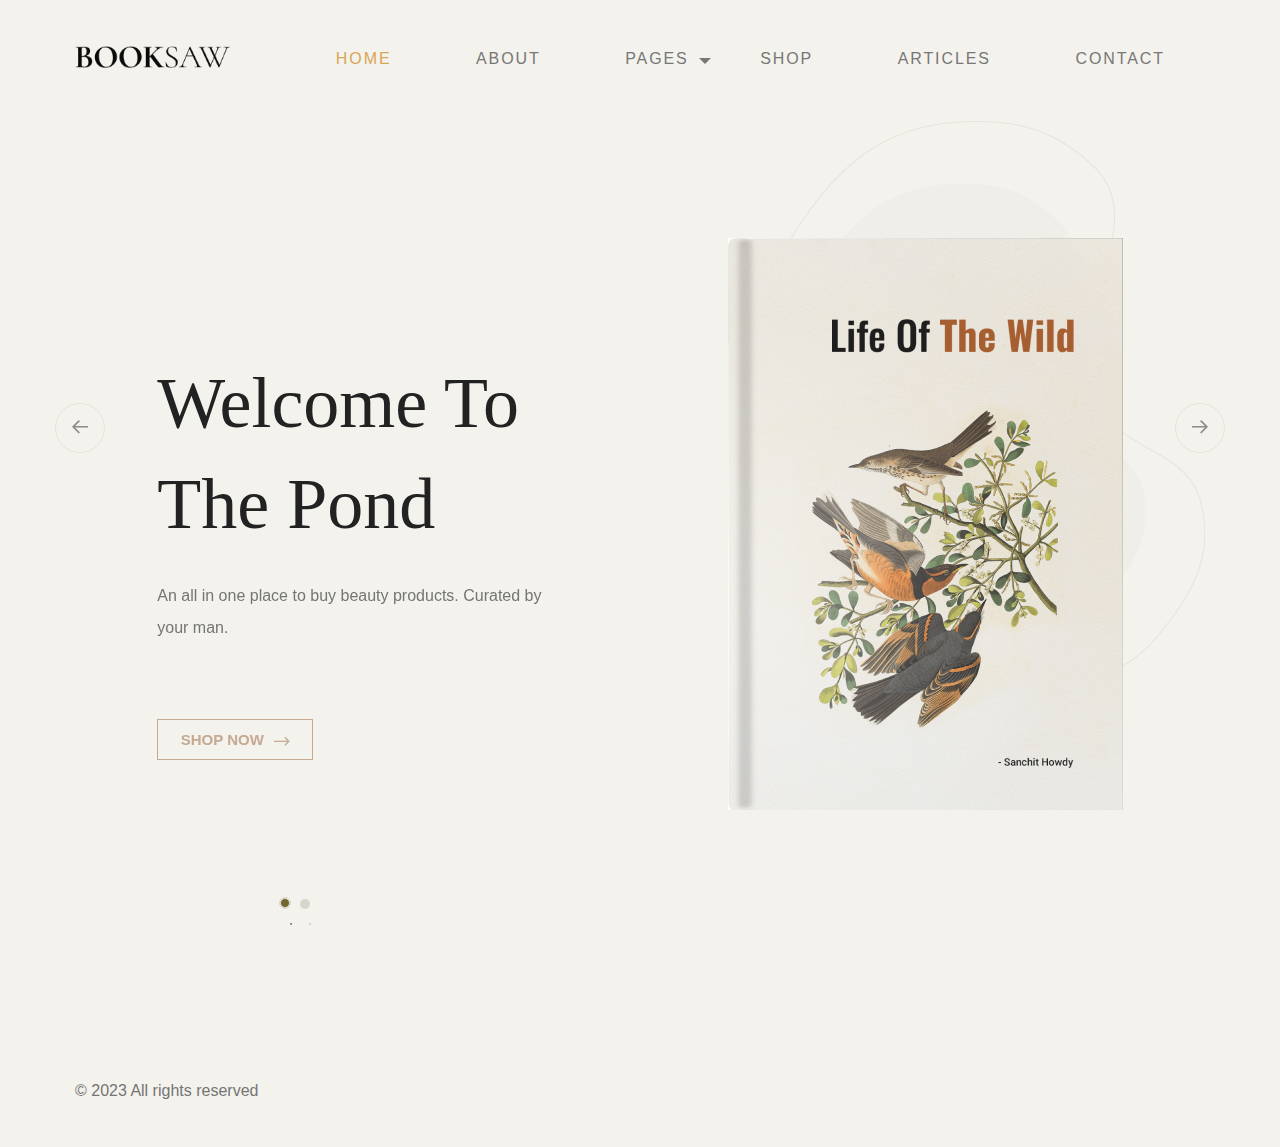
==== index.html @ 88d8134a "Update index.html" ====
<!DOCTYPE html>
	<html lang="en">
	<head>
		<title>Book Store</title>
		<meta charset="utf-8">
	    <meta http-equiv="X-UA-Compatible" content="IE=edge">
	    <meta name="viewport" content="width=device-width, initial-scale=1.0">
	    <meta name="format-detection" content="telephone=no">
	    <meta name="apple-mobile-web-app-capable" content="yes">
	    <meta name="author" content="">
	    <meta name="keywords" content="">
	    <meta name="description" content="">

	    <link rel="stylesheet" type="text/css" href="css/normalize.css">
	    <link rel="stylesheet" type="text/css" href="icomoon/icomoon.css">
	    <link rel="stylesheet" type="text/css" href="css/vendor.css">
	    <link rel="stylesheet" type="text/css" href="style.css">

		<!-- script
		================================================== -->
		<script src="js/modernizr.js"></script>

	</head>

<body>

<div id="header-wrap">
	<header id="header">
		<div class="container">
			<div class="row">

				<div class="col-md-2">
					<div class="main-logo">
						<a href="index.html"><img src="images/main-logo.png" alt="logo"></a>
					</div>

				</div>

				<div class="col-md-10">
					
					<nav id="navbar">
						<div class="main-menu stellarnav">
							<ul class="menu-list">
								<li class="menu-item active"><a href="#home" data-effect="Home">Home</a></li>
								<li class="menu-item"><a href="#about" class="nav-link" data-effect="About">About</a></li>
								<li class="menu-item has-sub">
									<a href="#pages" class="nav-link" data-effect="Pages">Pages</a>

									<ul>
								        <li class="active"><a href="index.html">Home</a></li>
								        <li><a href="about.html">About</a></li>
								        <li><a href="styles.html">Styles</a></li>
								        <li><a href="blog.html">Blog</a></li>
								        <li><a href="single-post.html">Post Single</a></li>
								        <li><a href="shop.html">Our Store</a></li>
								        <li><a href="single-product.html">Product Single</a></li>
								        <li><a href="contact.html">Contact</a></li>
								        <li><a href="thank-you.html">Thank You</a></li>
								     </ul>

								</li>
								<li class="menu-item"><a href="#popular-books" class="nav-link" data-effect="Shop">Shop</a></li>
								<li class="menu-item"><a href="#latest-blog" class="nav-link" data-effect="Articles">Articles</a></li>
								<li class="menu-item"><a href="#contact" class="nav-link" data-effect="Contact">Contact</a></li>
							</ul>

							<div class="hamburger">
				                <span class="bar"></span>
				                <span class="bar"></span>
				                <span class="bar"></span>
				            </div>

						</div>
					</nav>

				</div>

			</div>
		</div>
	</header>
		
</div><!--header-wrap-->

<section id="billboard">

	<div class="container">
		<div class="row">
			<div class="col-md-12">

				<button class="prev slick-arrow">
					<i class="icon icon-arrow-left"></i>
				</button>

				<div class="main-slider pattern-overlay">
					<div class="slider-item">
						<div class="banner-content">
							<h2 class="banner-title">Welcome to the Pond</h2>
							<p>An all in one place to buy beauty products. Curated by your man.</p>
							<div class="btn-wrap">
								<a href="shop.html" class="btn btn-outline-accent btn-accent-arrow">Shop Now<i class="icon icon-ns-arrow-right"></i></a>
							</div>
						</div><!--banner-content--> 
						<img src="images/main-banner1.jpg" alt="banner" class="banner-image">
					</div><!--slider-item-->

					<div class="slider-item">
						<div class="banner-content">
							<h2 class="banner-title">Happy Valentine's day Lover</h2>
							<p>Lorem ipsum dolor sit amet, consectetur adipiscing elit. Sed eu feugiat amet, libero ipsum enim pharetra hac. Urna commodo, lacus ut magna velit eleifend. Amet, quis urna, a eu.</p>
							<div class="btn-wrap">
								<a href="about.html" class="btn btn-outline-accent btn-accent-arrow">Read More<i class="icon icon-ns-arrow-right"></i></a>
							</div>
						</div><!--banner-content--> 
						<img src="images/main-banner2.jpg" alt="banner" class="banner-image">
					</div><!--slider-item-->

				</div><!--slider-->
					
				<button class="next slick-arrow">
					<i class="icon icon-arrow-right"></i>
				</button>
				
			</div>
		</div>
	</div>
	
</section>
</footer>

<div id="footer-bottom">
	<div class="container">
		<div class="row">
			<div class="col-md-12">

				<div class="copyright">
					<div class="row">

						<div class="col-md-6">
							<p>© 2023 All rights reserved</p>
						</div>
					</div>
				</div><!--grid-->

			</div><!--footer-bottom-content-->
		</div>
	</div>
</div>

<script src="js/jquery-1.11.0.min.js"></script>
<script src="js/plugins.js"></script>
<script src="js/script.js"></script>

</body>
</html>
---- icomoon/icomoon.css ----
@font-face {
  font-family: 'icomoon';
  src:  url('fonts/icomoon.eot?23qo56');
  src:  url('fonts/icomoon.eot?23qo56#iefix') format('embedded-opentype'),
    url('fonts/icomoon.ttf?23qo56') format('truetype'),
    url('fonts/icomoon.woff?23qo56') format('woff'),
    url('fonts/icomoon.svg?23qo56#icomoon') format('svg');
  font-weight: normal;
  font-style: normal;
  font-display: block;
}

[class^="icon-"], [class*=" icon-"] {
  /* use !important to prevent issues with browser extensions that change fonts */
  font-family: 'icomoon' !important;
  speak: never;
  font-style: normal;
  font-weight: normal;
  font-variant: normal;
  text-transform: none;
  line-height: 1;

  /* Better Font Rendering =========== */
  -webkit-font-smoothing: antialiased;
  -moz-osx-font-smoothing: grayscale;
}

.icon-ns-arrow-right:before {
  content: "\e90b";
}
.icon-cancel:before {
  content: "\e904";
}
.icon-arrow-left-circle:before {
  content: "\e902";
}
.icon-arrow-right-circle:before {
  content: "\e903";
}
.icon-user:before {
  content: "\e907";
}
.icon-search:before {
  content: "\e905";
}
.icon-notes:before {
  content: "\e906";
}
.icon-clipboard:before {
  content: "\e908";
}
.icon-close:before {
  content: "\e909";
}
.icon-currency-dollar:before {
  content: "\e90a";
}
.icon-arrow-left:before {
  content: "\e900";
}
.icon-arrow-right:before {
  content: "\e901";
}
.icon-twitter:before {
  content: "\f099";
}
.icon-facebook:before {
  content: "\f09a";
}
.icon-facebook-f:before {
  content: "\f09a";
}
.icon-bars:before {
  content: "\f0c9";
}
.icon-navicon:before {
  content: "\f0c9";
}
.icon-reorder:before {
  content: "\f0c9";
}
.icon-youtube-play:before {
  content: "\f16a";
}
.icon-behance-square:before {
  content: "\f1b5";
}
.icon-paper-plane:before {
  content: "\f1d8";
}
.icon-send:before {
  content: "\f1d8";
}
.icon-pinterest-p:before {
  content: "\f231";
}
---- style.css ----
/*
Theme Name: Book Store
Theme URI: https://templatesjungle.com/
Author: TemplatesJungle
Author URI: https://templatesjungle.com/
Description: Book Store is specially designed product packaged for Book Store by TemplateJungle.
Version: 1.1
*/

/*--------------------------------------------------------------
/* GENERAL STYLES
--------------------------------------------------------------*/
/*--------------------------------------------------------------
/** 1. VARIABLES
--------------------------------------------------------------*/
:root {
    /* widths for rows and containers
     */
    --header-height       : 160px;
    --header-height-min   : 80px;
}
/* on mobile devices below 600px
 */
@media screen and (max-width: 600px) {
    :root {
        --header-height : 100px;
        --header-height-min   : 80px;
    }
}
/* Theme Colors */
:root {
    --accent-color       : #C5A992;
    --secondary-color    : #C5A992;
    --dark-color         : #2f2f2f;
    --light-color        : #F3F2EC;
    --body-text-color    : #757575;
    --light-text-color   : #afafaf;
    --dark-text-color    : #2f2f2f;
}
/* Fonts */
:root {
    --body-font           : "Raleway", sans-serif;
    --heading-font        : "Prata", Georgia, serif;
    --secondary-font      : "Playfair Display", Georgia, serif;
}


/* 2.1 General Styles
/*----------------------------------------------*/
*, *::before, *::after {
  -webkit-box-sizing: border-box;
  -moz-box-sizing: border-box;
  box-sizing: border-box;
}
html {
  box-sizing: border-box;
}
body {
  font-family: var(--body-font);
  font-size: 16px;
  line-height: 2;
  color: var(--body-text-color);
  background-color: var(--light-color);
}
body.no-scroll {
    overflow: hidden;
}
a {
  color: var(--accent-color);
  transition: 0.3s color ease-out;
}
a:hover {
  color: #111;
}
ul, ol {
  margin-top: 0;
  margin-bottom: 10px;
  margin-left: 0;
}
ul ul,
ol ul,
ul ol,
ol ol {
  margin-top: 5px;
  margin-bottom: 0;
}
ul li, ol li {
  margin-bottom: 5px;
  outline: 0;
}
ul li.active a{
  color: #daa556;
}
ul li:last-child,
ol li:last-child {
  margin-bottom: 0;
}
dl {
  margin-top: 0;
  margin-bottom: 2rem;
}
dt,
dd {
  line-height: 1.42857143;
}
dt {
  font-weight: bold;
}
dd {
  margin-left: 0;
}
button, input, select, textarea {
  font-family: inherit;
  font-size: inherit;
  line-height: inherit;
  outline: 0;
}
figure {
  margin: 0;
}
img {
  display: inline-block;
  border: 0;
  max-width: 100%;
  height: auto;
  vertical-align: middle;
}
::selection {
  background: rgba(0,0,0,0.8);
  color: #fff;
  text-shadow: none;
}
::-moz-selection {
  background: rgba(0,0,0,0.8);
  color: #fff;
  text-shadow: none;
}

/* image align */
figure.align-right {
  margin: 30px 0 30px 30px;
}

/* Typography */
/*----------------------------------------------*/

h1, .h1, h2, .h2, h3, .h3, h4, .h4, h5, .h5, h6, .h6 {
  font-family: var(--heading-font);
  line-height: 1.2;
  color: var(--dark-color);
}
h1.light, .h1, h2.light, .h2, h3.light, .h3, h4.light, .h4, h5.light, .h5, h6.light, .h6 {
  color: #fff;
}
h1, h2, h3 {
  margin: 25px 0;
  text-transform: capitalize;
}
h5, h6 {
  letter-spacing: 1px;
}
h1, .h1 {
  font-size: 2.5em;
  line-height: 1.4;
}
h2, .h2 {
  font-size: 1.5em;
  line-height: 1.4;
}
h3, .h3 {
  font-size: 1.4em;
  line-height: 1.4;
}
h4, .h4 {
  font-size: 1.1em;
  line-height: 1.4;
}
h5, .h5 {
  font-size: .83em;
  line-height: 1.25;
}
h6, .h6 {
  font-size: .67em;
  line-height: 1.1;
}
h1 a, h2 a, h3 a, h4 a, h5 a, h6 a {
  font-weight: inherit;
  color: inherit;
  text-decoration: none;
}
p {
   margin: 0 0 20px 0;
}
p:empty {
  display: none;
}
small {
  font-size: 85%;
}
mark {
  background-color: #fcf8e3;
  padding: 0.28rem;
}
dfn, cite, em, i {
  font-style: italic;
}
code, kbd, var {
  font-size: 14px;
}
code {
  background-color: #f9f2f4;
}
abbr {
  border-bottom: 0.1px dotted #666;
  cursor: help;
}
::placeholder {
    color: #999;
}

/*----------------------------------------------*/
/* 2.1 Floating & Alignment */
/*----------------------------------------------*/

.align-left {
  float: left;
  text-align: left;
}
.align-right {
  float: right;
  text-align: right;
}
.align-center {
  display: block;
  margin-left: auto;
  margin-right: auto;
  text-align: center;
}
/**::after,*/
.container::after,
.row::after,
.clearfix::after {
  display: block;
  clear: both;
  content: "";
}

/** Text Align
--------------------------------------------------------------*/

.text-left {
  text-align: left;
}
.text-right {
  text-align: right;
}
.text-center {
  text-align: center;
}
.text-justify {
  text-align: justify;
}
.text-nowrap {
  white-space: nowrap;
}
.text-lead {
  font-size: 120%;
  line-height: 1.7em;
}
.text-lead strong {
  font-size: 115%;
  font-weight: 500;
}
.text-muted {
  color: #777;
}
.text-pri {
  color: #ff9697;
}
.text-hide {
  font: 0/0 a;
  color: transparent;
  text-shadow: none;
  background-color: transparent;
  border: 0;
}

/*------------------------------------------------
/* 2.3 Forms
–––––––––––––––––––––––––––––––––––––––––––––––––– */
input[type="email"],
input[type="number"],
input[type="search"],
input[type="text"],
input[type="tel"],
input[type="url"],
input[type="password"],
textarea,
select {
  height: 38px;
  padding: 6px 10px; /* The 6px vertically centers text on FF, ignored by Webkit */
  background-color: #fff;
  border: 1px solid #D1D1D1;
  border-radius: 4px;
  box-shadow: none;
  box-sizing: border-box; }
/* Removes awkward default styles on some inputs for iOS */
input[type="email"],
input[type="number"],
input[type="search"],
input[type="text"],
input[type="tel"],
input[type="url"],
input[type="password"],
textarea {
  -webkit-appearance: none;
     -moz-appearance: none;
          appearance: none; }
textarea {
  min-height: 65px;
  padding-top: 6px;
  padding-bottom: 6px; }
input[type="email"]:focus,
input[type="number"]:focus,
input[type="search"]:focus,
input[type="text"]:focus,
input[type="tel"]:focus,
input[type="url"]:focus,
input[type="password"]:focus,
textarea:focus,
select:focus {
  border: 1px solid #33C3F0;
  outline: 0; }
label,
legend {
  display: block;
  margin-bottom: .5rem;
  font-weight: 600; }
fieldset {
  padding: 0;
  border-width: 0; }
input[type="checkbox"],
input[type="radio"] {
  display: inline; }
label > .label-body {
  display: inline-block;
  margin-left: .5rem;
  font-weight: normal; }

/*------------------------------------------------
/* 2.4 Lists
–––––––––––––––––––––––––––––––––––––––––––––––––– */
ul {
  list-style: circle inside; }
ol {
  list-style: decimal inside; }
ol, ul {
  padding-left: 0;
  margin-top: 0; }
ul ul,
ul ol,
ol ol,
ol ul {
  margin: 1.5rem 0 1.5rem 3rem;
  font-size: 90%; }
li {
  margin-bottom: 1rem; }

/*------------------------------------------------
/* 2.5 Code
–––––––––––––––––––––––––––––––––––––––––––––––––– */
code {
  padding: .2rem .5rem;
  margin: 0 .2rem;
  font-size: 90%;
  white-space: nowrap;
  background: #F1F1F1;
  border: 1px solid #E1E1E1;
  border-radius: 4px; }
pre > code {
  display: block;
  padding: 1rem 1.5rem;
  white-space: pre; }

/*------------------------------------------------
/* 2.6 Tables
–––––––––––––––––––––––––––––––––––––––––––––––––– */
th,
td {
  padding: 12px 15px;
  text-align: left;
  border-bottom: 1px solid #E1E1E1; }
th:first-child,
td:first-child {
  padding-left: 0; }
th:last-child,
td:last-child {
  padding-right: 0; }

/*------------------------------------------------
/* 2.7 Spacing
–––––––––––––––––––––––––––––––––––––––––––––––––– */
button,
.button {
  margin-bottom: 1rem; }
input,
textarea,
select,
fieldset {
  margin-bottom: 1.5rem; }
pre,
blockquote,
dl,
figure,
table,
p,
ul,
ol,
form {
  margin-bottom: 2.5rem; }

/*------------------------------------------------
/* 2.8 Utilities
–––––––––––––––––––––––––––––––––––––––––––––––––– */
.u-full-width {
  width: 100%;
  box-sizing: border-box; }
.u-max-full-width {
  max-width: 100%;
  box-sizing: border-box; }
.u-pull-right {
  float: right; }
.u-pull-left {
  float: left; }

.list-icon i {
  margin-right: 10px;
}
.list-unstyled {
  list-style: none;
}
.txt-fx .letter {
  opacity: 0;
}

/*------------------------------------------------
/* 2.9 Misc
–––––––––––––––––––––––––––––––––––––––––––––––––– */
hr {
  margin-top: 3rem;
  margin-bottom: 3.5rem;
  border-width: 0;
  border-top: 1px solid #E1E1E1; }

/*--------------------------------------------------------------
/** 2.10 Buttons
--------------------------------------------------------------*/
a.btn,
input[type="button"],
input[type="submit"],
input[type="reset"],
input[type="file"],
button {
  background-image: none;
  background: var(--accent-color);
  text-decoration: none !important;
  display: inline-block;
  position: relative;
  border: 1px solid transparent;
  border-radius: 0;
  padding: 0.75em 1.5em;
  margin-top: 15px;
  font-size: 15px;
  font-weight: bold;
  line-height: normal;
  text-align: center;
  text-transform: uppercase;
  color: #fff;
  z-index: 1;
  cursor: pointer;
  white-space: nowrap;
  vertical-align: middle;
  -webkit-transition: all 0.3s ease-in;
  transition: all 0.3s ease-in;
  -ms-touch-action: manipulation;
  touch-action: manipulation;
  -webkit-user-select: none;
  -moz-user-select: none;
  -ms-user-select: none;
  user-select: none;
}
.btn:hover,
.btn:focus,
input[type="button"]:focus,
input[type="button"]:hover,
input[type="submit"]:focus,
input[type="submit"]:hover,
input[type="reset"]:focus,
input[type="reset"]:hover,
input[type="file"]:focus,
input[type="file"]:hover,
button:focus,
button:hover {
  text-decoration: none;
  outline: 0;
}
.light .btn:hover {
  color: #fff;
}
.btn:last-child {
  margin-right: 0;
}
.btn:active,
.btn.btn-outline-light:active,
.btn.btn-outline-dark:active,
.btn.btn-outline-accent:active,
input[type="button"]:active,
input[type="submit"]:active,
input[type="reset"]:active,
input[type="file"]:active,
button:active {
  outline: 0;
  background-image: none;
  -webkit-box-shadow: inset 0 1px 3px rgba(0, 0, 0, 0.3);
  box-shadow: inset 0 1px 3px rgba(0, 0, 0, 0.3);
}
.btn.disabled,
.btn[disabled],
fieldset[disabled] .btn {
  cursor: not-allowed;
  opacity: 0.65;
  box-shadow: none;
}
a.btn.disabled,
fieldset[disabled] a.btn {
  pointer-events: none;
}

/* - Button Sizes
------------------------------------------------------------- */
.btn.btn-small {
  padding: 0.325em 1.7em;
  font-size: 0.65em;
}
.btn.btn-medium {
  padding: 0.5em 1.75em;
  font-size: 0.75em;
}
.btn.btn-large {
  padding: 1em 2.5em;
}
.btn.btn-xlarge {
  padding: 1.5em 2.7em;
  font-size: 0.9em;
}
.btn.btn-image {
  background-color: transparent;
  padding: 0;
  max-height: 50px;
}
.btn.btn-image img {
  max-height: 50px;
}

/* - Button Shapes
------------------------------------------------------------- */
.btn.btn-rounded,
.btn.btn-rounded::after {
  border-radius: 4px;
}
.btn.btn-pill,
.btn.btn-pill::after {
  border-radius: 2em;
}
/* button outline */
.btn.btn-outline-dark,
.btn.btn-outline-light,
.btn.btn-outline-accent {
  border: 1px solid #fff;
  background: transparent;
  text-shadow: none;
  box-shadow: none;
}
.btn.btn-outline-dark:hover::after,
.btn.btn-outline-light:hover::after {
  background-color: transparent;
}
.btn.btn-outline-dark {
  border-color: #121212;
  color: #121212;
}
.btn.btn-outline-dark:hover {
  background: rgba(0,0,0,.03);
  background: #121212;
  border-color: #121212;
  color: #fff;
}
.btn.btn-outline-accent {
  background: transparent;
  border-color: var(--accent-color);
  color: var(--accent-color);
}
.btn.btn-outline-accent:hover {
  border-color: var(--dark-color);
  color: var(--dark-color) !important;
}
.btn.btn-outline-light {
  background: transparent;
  border-color: var(--light-text-color);
  color: var(--light-text-color);
}
.btn.btn-outline-light:hover {
  border-color: var(--accent-color);
  color: var(--accent-color) !important;
}
.btn.btn-full {
  display: block;
  margin: .85em 0;
  width: 100%;
  text-align: center;
}
/* button with line */
.btn-with-line {
  color: #fff;
  position: relative;
}
.btn-with-line:after {
  content: "";
  position: absolute;
  top: 8px;
  right: -66px;
  border-bottom: 2px solid #fff;
  width: 50%;
  z-index: 9;
  transition: 0.3s ease-out;
}
.btn-with-line:hover {
  color: #fff;
}
.btn-with-line:hover:after {
  width: 30%;
  right: -41px;
}
/* - Buttons Color Scheme
------------------------------------------------------------- */
.btn.btn-common {
  background: var(--accent-color);
  color: #fff;
}
.btn.btn-common:hover {
  background: #151515;
  color: #fff;
}
.btn.btn-accent {
  color: #ffffff;
  background-color: var(--accent-color);
}
.btn.btn-accent:hover {
  color: #ffffff !important;
  background-color: #121212;
}
.btn.btn-gray,
.btn.btn-grey {
  background: #9e9e9e;
  color: #fff;
}
.btn.btn-black {
  background: #121212;
  color: #fff;
}
.btn.btn-black:hover {
  background-color: #797979;
}
.btn.btn-white {
  background: #f8f8f8;
  text-shadow: none;
  color: #121212 !important;
}
.btn.btn-white:hover {
  background: var(--accent-color);
  text-shadow: none;
}

/* - Buttons Aligns
------------------------------------------------------------- */
.btn-left{
  text-align: left;
  display: block;
}
.btn-center{
  text-align: center;
  display: block;
}
.btn-right{
  text-align: right;
  display: block;
}


/*====================================================================*/
/* 5. CONTENT ELEMENTS */
/*====================================================================*/

/*--------------------------------------------------------------
/** 5.1 General Tabs
--------------------------------------------------------------*/
.nav {
  display: flex;
  flex-wrap: wrap;
  padding-left: 0;
  margin-bottom: 0;
  list-style: none;
}

.nav-link {
  display: block;
  padding: 0.5rem 1rem;
  text-decoration: none;
  transition: color 0.15s ease-in-out, background-color 0.15s ease-in-out, border-color 0.15s ease-in-out;
}
@media (prefers-reduced-motion: reduce) {
  .nav-link {
    transition: none;
  }
}
.nav-link:hover, .nav-link:focus {
  color: var(--accent-color);
}
.nav-link.disabled {
  color: #6c757d;
  pointer-events: none;
  cursor: default;
}

.nav-tabs {
  border-bottom: 1px solid #dee2e6;
}
.nav-tabs .nav-link {
  color: #999;
  padding: 10px 30px;
  margin-bottom: -1px;
  background: none;
  border: 1px solid transparent;
  border-top-left-radius: 0.25rem;
  border-top-right-radius: 0.25rem;
}
.nav-tabs .nav-link:hover, .nav-tabs .nav-link:focus {
  border-color: #e9ecef #e9ecef #dee2e6;
  isolation: isolate;
}
.nav-tabs .nav-link.disabled {
  color: #6c757d;
  background-color: transparent;
  border-color: transparent;
}
.nav-tabs .nav-link.active,
.nav-tabs .nav-item.show .nav-link {
  color: #495057;
  border-color: #dee2e6 #dee2e6 #fff;
}
.nav-tabs .dropdown-menu {
  margin-top: -1px;
  border-top-left-radius: 0;
  border-top-right-radius: 0;
}

.nav-pills .nav-link {
  background: none;
  border: 0;
  border-radius: 0.25rem;
}
.nav-pills .nav-link.active,
.nav-pills .show > .nav-link {
  color: #fff;
  background-color: #0d6efd;
}

.nav-fill > .nav-link,
.nav-fill .nav-item {
  flex: 1 1 auto;
  text-align: center;
}

.nav-justified > .nav-link,
.nav-justified .nav-item {
  flex-basis: 0;
  flex-grow: 1;
  text-align: center;
}

.nav-fill .nav-item .nav-link,
.nav-justified .nav-item .nav-link {
  width: 100%;
}

.bootstrap-tabs .tab-content {
  padding: 20px 0;
}
.bootstrap-tabs .tab-content > .tab-pane {
  display: none;
}
.bootstrap-tabs .tab-content > .active {
  display: block;
}

/*--------------------------------------------------------------
/** 5.2 Accordions
--------------------------------------------------------------*/
.fade {
  transition: opacity 0.15s linear;
}
@media (prefers-reduced-motion: reduce) {
  .fade {
    transition: none;
  }
}
.fade:not(.show) {
  opacity: 0;
}
.collapse:not(.show) {
  display: none;
}
.collapsing {
  height: 0;
  overflow: hidden;
  transition: height 0.35s ease;
}
@media (prefers-reduced-motion: reduce) {
  .collapsing {
    transition: none;
  }
}
.accordion-button {
  position: relative;
  display: flex;
  align-items: center;
  width: 100%;
  padding: 1rem 1.25rem;
  font-size: 1rem;
  color: #212529;
  text-align: left;
  background-color: #fff;
  border: 0;
  border-radius: 0;
  box-shadow: none;
  overflow-anchor: none;
  transition: color 0.15s ease-in-out, background-color 0.15s ease-in-out, border-color 0.15s ease-in-out, box-shadow 0.15s ease-in-out, border-radius 0.15s ease;
}
@media (prefers-reduced-motion: reduce) {
  .accordion-button {
    transition: none;
  }
}
.accordion-button:not(.collapsed) {
  color: var(--accent-color);
  /*box-shadow: inset 0 -1px 0 rgba(0, 0, 0, 0.125);*/
}
.accordion-button:not(.collapsed)::after {
  background-image: url("data:image/svg+xml,%3csvg xmlns='http://www.w3.org/2000/svg' viewBox='0 0 16 16' fill='%230c63e4'%3e%3cpath fill-rule='evenodd' d='M1.646 4.646a.5.5 0 0 1 .708 0L8 10.293l5.646-5.647a.5.5 0 0 1 .708.708l-6 6a.5.5 0 0 1-.708 0l-6-6a.5.5 0 0 1 0-.708z'/%3e%3c/svg%3e");
  transform: rotate(-180deg);
}
.accordion-button::after {
  flex-shrink: 0;
  width: 1.25rem;
  height: 1.25rem;
  margin-left: auto;
  content: "";
  background-image: url("data:image/svg+xml,%3csvg xmlns='http://www.w3.org/2000/svg' viewBox='0 0 16 16' fill='%23212529'%3e%3cpath fill-rule='evenodd' d='M1.646 4.646a.5.5 0 0 1 .708 0L8 10.293l5.646-5.647a.5.5 0 0 1 .708.708l-6 6a.5.5 0 0 1-.708 0l-6-6a.5.5 0 0 1 0-.708z'/%3e%3c/svg%3e");
  background-repeat: no-repeat;
  background-size: 1.25rem;
  transition: transform 0.2s ease-in-out;
}
@media (prefers-reduced-motion: reduce) {
  .accordion-button::after {
    transition: none;
  }
}
.accordion-button:hover {
  z-index: 2;
}
.accordion-button:focus {
  z-index: 3;
  outline: 0;
  box-shadow: none;
}
.accordion-header {
  margin-bottom: 0;
}
.accordion-item {
  background-color: #fff;
  border-bottom: 1px solid rgba(0, 0, 0, 0.125);
}
.accordion-body {
  padding: 1rem 1.25rem;
}

.accordion-flush .accordion-collapse {
  border-width: 0;
}
.accordion-flush .accordion-item {
  border-right: 0;
  border-left: 0;
  border-radius: 0;
}
.accordion-flush .accordion-item:first-child {
  border-top: 0;
}
.accordion-flush .accordion-item:last-child {
  border-bottom: 0;
}
.accordion-flush .accordion-item .accordion-button {
  border-radius: 0;
}

/*--------------------------------------------------------------
This is main CSS file that contains custom style rules used in this template
--------------------------------------------------------------*/


/* - Section Padding
--------------------------------------------------------------*/
.padding-xsmall {
  padding-top: 0.5em;
  padding-bottom: 0.5em;
}
.padding-small {
  padding-top: 2em;
  padding-bottom: 2em;
}
.padding-medium {
  padding-top: 4em;
  padding-bottom: 4em;
}
.padding-large {
  padding-top: 7em;
  padding-bottom: 7em;
}
.padding-xlarge {
  padding-top: 9.5em;
  padding-bottom: 9.5em;
}
.padding-2xlarge {
  padding-top: 15em;
  padding-bottom: 15em;
}

/* no padding */
.no-padding-top {
  padding-top: 0 !important;
}
.no-padding-bottom {
  padding-bottom: 0 !important;
}
.no-gutter {
  padding: 0 !important;
}

/* no padding and margin */
.no-padding {
  padding: 0;
}
.no-margin {
  margin: 0;
}

/* - Section margin
--------------------------------------------------------------*/
.margin-small {
  margin-top: 3em;
  margin-bottom: 3em;
}
.margin-medium {
  margin-top: 4.5em;
  margin-bottom: 4.5em;
}
.margin-large {
  margin-top: 6em;
  margin-bottom: 6em;
}
.margin-xlarge {
  margin-top: 7.5em;
  margin-bottom: 7.5em;
}

@media only screen and (max-width: 768px) {
  .margin-small,
  .margin-medium,
  .margin-large,
  .margin-xlarge {
    margin-top: 1em;
    margin-bottom: 1em;
  }
}

/* - Button
------------------------------------------------------------- */

button {
    font-size: 1em;
    font-weight: 600;
    border: none;
    height: 65px;
    cursor: pointer;
    text-transform: uppercase;
}
.btn-wrap {
    text-transform: capitalize;
}
.btn-wrap a {
    text-decoration: none;
    font-weight: 600;
}
.btn-wrap a:hover {
    color: #74642F;
}
.btn-normal {
    color: #fff;
}
.btn-accent {
    color: #111;
}
.btn-submit {
    background: #fff;
    color: #2f2f2f;
}
.btn-submit:hover {
    background-color: #c5a992;
    color: #fff;
}
.btn-accent-arrow {
    color: #111;
}
.btn-wrap i.icon {
    transition: 0.5s ease-out;
    font-size: 9px;
    padding-left: 10px;
}
.btn-wrap:hover i.icon {
    padding-left: 20px;
}
.btn-subscribe {
    width: 30%;
    color: #111;
    background: transparent;
    margin: 0;
    height: max-content;
}
.btn-subscribe span {
    transition: 0.5s ease-out;
    padding-right: 5px;
    opacity: 1;
}
.btn-subscribe:hover span {
    padding-right: 10px;
    opacity: 0.5;
}

/*--- Image hover Effect
-----------------------------------------------*/
.image-hvr-effect {
    display: flex;
    overflow: hidden;
}
.image-hvr-effect img.post-image {
    transform: scale(1);
    will-change: transform;
    transition: transform 0.8s cubic-bezier(0.25, 0.46, 0.45, 0.94);
    z-index: 0;
}
.image-hvr-effect:hover img.post-image {
    transform: scale(1.1);
}


/*--- Pattern Overlay
-----------------------------------------------*/
.pattern-overlay {
    background-image: url(images/pattern1.png);
    background-repeat: no-repeat;
    background-position: top right;
}

.leaf-pattern-overlay {
    background-image: url(images/leaf.png);
    background-repeat: no-repeat;
    background-position: bottom left;   
}
.corner-pattern-overlay {
    background-image: url(images/pattern2.png);
    background-repeat: no-repeat;
    background-position: top right;
}
/*--- Page Title
-----------------------------------------------*/
.page-title {
  font-size: 4.5em;
  margin-top: 2em;
}
@media screen and (max-width: 768px) {
  .page-title {
    font-size: 2.5em;
    margin-top: 1em;
  }  
}
/*--- Section Title
-----------------------------------------------*/
.section-header {
    position: relative;
}
.section-title {
    font-size: 3em;
    font-weight: 500;
    line-height: 1;
    position: relative;
    margin-bottom: 75px;
}
.section-title.divider {
    width: 100%;
}
.section-title.divider:after {
    content: "";
    border-bottom: 3px solid #74642F;
    position: absolute;
    right: 0;
    bottom: -16px;
    left: 0;
    width: 50px;
}
.section-header .section-title:before,
.section-header .section-title:after {
    content: "";
    border-bottom: 1px solid #E0E0E0;
    position: absolute;
    top: 30px;
    width: 25%;
    align-items: center;
}
.section-header .section-title:before {
    left: 3px;
}
.section-header .section-title:after {
    right: 3px;
}
.section-header .title span {
    font-size: 14px;
    color: #afafaf;
    text-transform: uppercase;
}


@media screen and (max-width: 1366px) {
  .section-header .section-title:before, 
  .section-header .section-title:after {
      width: 30%;
  }
}

@media screen and (max-width: 999px) {
  .section-header .section-title:before, 
  .section-header .section-title:after {
      width: 25%;
  }
}

@media screen and (max-width: 768px) {
  .section-title {
    font-size: 2em;
  }
  .section-header .section-title:before, 
  .section-header .section-title:after {
      top: 60px;
      width: 100%;
  }
}

/* -- Image Dimension
--------------------------------------------------------------*/
img.post-image {
    width: 100%;
    height: 328px;
    object-fit: cover;
}

/* -- Slick Slide
--------------------------------------------------------------*/
.slick-dots {
    bottom: -100px;
}
.slick-dots li {
    width: 10px;
    height: 10px;
    background: #D7D5CC;
    color: #D7D5CC;
    border-radius: 50%;
}
.slick-dots .slick-active {
    color: #74642F;
    background: #74642F;
    border: 1px solid #D7D5CC;
    outline: 1px solid #D7d5cc;
}

/* -- Top Menu Part
--------------------------------------------------------------*/
.top-content {
    padding: 20px 0;
    border-bottom: 1px solid #E0E0E0;
}
.social-links ul {
    list-style: none;
    display: flex;
    width: 15%;
}
.social-links a {
    color: var(--dark-text-color);
    text-decoration: none;
}
.top-content li {
    padding-right: 30px;
}
.top-content li:last-child {
    padding-right: 0;
}
.top-content a {
    color: #555;
    text-decoration: none;
}
.top-content .right-element {
    text-align: right;
}
.top-content .right-element .for-buy {
    margin-right: 40px;
} 

/* - Search Form hover Effects
------------------------------------------------------------- */
#header-wrap .action-menu {
  display: inline-block;
  align-items: baseline;
}
#header-wrap .action-menu span.opennav.openicon {
  cursor: pointer;
}
.action-menu .icon {
  font-size: 18px;
  font-weight: 800;
}
.action-menu .search-bar {
  overflow: hidden;
}
.action-menu .search-bar,
.action-menu .open-icon-wrap {
  width: 40px;
  height: 40px;
  background: #efeee8;
  border-radius: 40px;
  margin-right: 25px;
  display: flex;
  justify-content: right;
  align-items: center;
  cursor: pointer;
  transition: 0.3s width cubic-bezier(0, 0.75, 0.49, 0.99);
}
#header-wrap .search-button {
  order: 1;
  padding-right: 10px;
  padding-left: 10px;
  text-decoration: none;
  color: var(--body-text-color);
}
#header-wrap.show .search-bar {
  width: 300px;
}
#header-wrap .search-bar form {
  margin: 0;
}
#header-wrap .search-box .search-input {
  width: 250px;
  border: 0;
  margin-bottom: 0;
  font-weight: 300;
  padding-left: 20px;
  background: #efeee8;
}

.action-menu .side-nav-bar .menu-btn a,
.action-menu .searchbar a{
  color: #000;
  text-decoration: none;
  line-height: 2.2;
}
.action-menu .icon.icon-menu-btn:hover {
  color: #fff;
  text-decoration: none;
}
.action-menu .menu-btn a{
  color: #07051a;
  text-decoration: none;
}
.action-menu .icon.icon-menu-btn:hover {
  color: var(--accent-color);
  text-decoration: none;
}

@media screen and (max-width: 768px){
  .action-menu .search-bar {
    margin-top: 20px;
    width: 100%;
  }
}

/* - Main Navigation
------------------------------------------------------------- */
#header {
  padding: 40px 0;
}
#header .menu-list a {
  text-transform: uppercase;
  font-weight: 500;
  letter-spacing: 0.12em;
}

/*----- Billboard
--------------------------------------------------------------*/
#billboard .main-slider {
    padding: 120px 0;
}
.main-slider .slider-item {
    display: flex;
    width: 100%;
    justify-content: center;
}
.main-slider .banner-content {
    width: 35%;
    margin-top: 90px;
    margin-right: 175px;
}
.banner-content h2.banner-title {
    font-size: 4.5em;
    font-weight: 500;
    color: #222;
}
.banner-content p {
    margin: 0 0 60px 0;
}
#billboard .slick-dots {
    left: 200px;
    bottom: 110px;
    width: 10%;
    text-align: inherit;
}
#billboard button.slick-arrow {
    background: transparent;
    border: 1px solid #E5E3DA;
    padding: initial;
    width: 50px;
    height: 50px;
    border-radius: 50%;
    position: absolute;
    top: 270px;
    z-index: 5;
    cursor: pointer;
}
#billboard button.slick-arrow:hover{
    border: 1px solid #74642F;
    background-color: #E5E3DA;
}
#billboard button.prev.slick-arrow {
    left: 110px;
}
#billboard button.next.slick-arrow {
    right: 110px;
}
#billboard .slick-arrow i.icon {
    color: #8C8C8C;
}

@media screen and (max-width: 1366px) {
  #billboard button.prev.slick-arrow {
      left: 0;
  }
  #billboard button.next.slick-arrow {
      right: 0;
  }
}

@media screen and (max-width: 999px) {
  .banner-content h2.banner-title {
      font-size: 3.5em;
  }
  #billboard .main-slider {
      margin: 70px 0;
      padding: 0;
  }
  .main-slider .slider-item {
      flex-wrap: wrap;
      text-align: center;
      flex-direction: column-reverse;
  }
  .main-slider .banner-content {
      width: 100%;
      margin-top: 60px;
      margin-right: 0;
      margin-bottom: 80px;
  }
  #billboard .slick-dots {
      left: 0;
      bottom: 0;
      width: 100%;
      text-align: center;
  }
}

/*----- Cient-holder Section
--------------------------------------------------------------*/
#client-holder {
    background: #EDEBE4;
    padding: 105px 0;
    margin-bottom: 180px;
}
#client-holder .logo-wrap {
    max-width: 1000px;
    margin: auto;
}

/*----- Featured Books Section
--------------------------------------------------------------*/
#special-offer,
#popular-books,
#featured-books {
    margin-bottom: 180px;
}
#featured-books .product-list {
    border-bottom: 1px solid #E0E0E0;
    margin-bottom: 30px;
}

/*----- Best Selling Section Section
--------------------------------------------------------------*/
#best-selling {
    background: #EDEBE4;
    padding: 140px 0;
    margin-bottom: 180px;
}
/*#best-selling .container {
    max-width: 1000px;
}*/
#best-selling .products-thumb {
    /*width: 50%;*/
    margin-right: 60px;
    box-shadow: 2px 6px 34px 4px rgba(63, 63, 63, 0.08);
}
#best-selling .product-entry {
    /*width: 50%;*/
    margin-top: 80px;
}
#best-selling .product-entry h3.item-title {
    font-size: 1.8em;
    font-weight: 100;
    margin-top: 15px;
}
#best-selling .product-entry .item-price {
    font-size: 1.5em;
    color: #74642F;
    margin-bottom: 40px;
}
@media screen and (max-width: 768px) {
  #best-selling .products-thumb {
      margin: 0;
  }
}

/*----- Popular Books Section
--------------------------------------------------------------*/
.tab-content {
    position: relative;
}
[data-tab-content] {
    opacity: 0;
    visibility: hidden;
    height: 0;
    overflow: hidden;
}
.active[data-tab-content] {
    opacity: 1;
    visibility: visible;
    height: auto;
}
.tabs {
    display: flex;
    flex-wrap: wrap;
    margin: 55px 0; 
    justify-content: center;
    list-style: none;
}
.tabs .tab {
    font-weight: 600;
    color: #999;
    margin-right: 50px;
    cursor: pointer;
}
.tabs .tab.active,
.tabs .tab:hover {
    color: #111;
    border-bottom: 2px solid #9A884C;
}
img.books-image {  
    /*height: 290px;*/
    margin-right: 10px;
    margin-bottom: 20px;
    object-fit: cover;
}

/*----- Quotation Section
--------------------------------------------------------------*/
#quotation .section-title.divider,
#quotation .section-title.divider:after {
    margin: 0 auto;
}
#quotation blockquote {
    width: 40%;
    margin: 0 auto;
    margin-bottom: 180px;
}
#quotation q {
    display: block;
    font-size: 1.6em;
    padding: 40px 0;
}
#quotation .author-name {
    font-family: "Prata", Georgia,serif;
    font-size: 1.4em;
}
@media screen and (max-width: 768px) {
  #quotation blockquote {
    width: 80%;
  }
}
/*
@media screen and (max-width: 1320px) {
  #quotation blockquote {
      width: 60%;
  }
}
*/
/*----- Special Offer Section
--------------------------------------------------------------*/
#special-offer .section-header {
    background: #EDEBE4;
    padding: 140px 0 220px;
    margin-bottom: -141px;
    z-index: -1;
}
#special-offer .section-title {
    width: 70%;
    margin: 0 auto;
}
span.prev-price {
    color: #999;
    font-size: 0.8em;
    padding-right: 10px;
    text-decoration: line-through;
}


/*----- Subscribe Section
--------------------------------------------------------------*/
#subscribe {
    background: #EDEBE4;
    padding: 140px 0;
    margin-bottom: 180px;
}
#subscribe .subscribe-content {
    margin-left: 15px;
}
#subscribe .subscribe-content input[type="text"] {
    background: none;
    border: none;
    width: 252px;
}
#subscribe form#form {
    display: flex;
    justify-content: space-between;
    border-bottom: 1px solid #6F6F6F;
}

::-webkit-input-placeholder {
    color: #7A7A7A; /* WebKit browsers */
}
:-ms-input-placeholder {
    color: #7A7A7A;/* Internet Explorer 10+ */
}


@media screen and (max-width: 1200px) {
  #subscribe form#form {
      width: 90%;
  }
  #subscribe .subscribe-content input[type="text"] {
      width: 100%;
  }
  #subscribe .btn-subscribe {
      width: 30%;
  }
}

@media screen and (max-width: 980px) {
  /*#subscribe .grid {
      flex-wrap: wrap;
      justify-content: center;
  }*/
  #subscribe .section-title {
      width: 100%;
      margin: 0 auto 50px;
  }
  #subscribe p {
      width: 100%;
      text-align: left;
      margin: 30px auto;
  }
  #subscribe form#form,
  #subscribe .subscribe-content {
      width: 100%;
  }
  #subscribe form#form {
      margin: 0 auto;
  }
  #subscribe .subscribe-content {
      margin-left: 0;
  }
  #subscribe {
      margin-bottom: 90px;
  }

}

/*
@media screen and (max-width: 780px) {
  #subscribe form#form {
      width: 90%;
  }
  #subscribe .subscribe-content {
      width: 90%;
  }
}*/


/*----- Latest Blog Section
--------------------------------------------------------------*/
#latest-blog {
    margin-bottom: 180px;
}
#latest-blog article.column {
    margin-bottom: 60px;
}
#latest-blog figure {
    margin-bottom: 30px;
}
#latest-blog .meta-date {
    font-family: "Prata", Georgia, serif;
    color: #74642F;
    padding-bottom: 20px;
}
#latest-blog h3 {
    font-size: 1.7em;
    font-weight: 500;
    margin-top: 0;
}
#latest-blog .links-element {
    display: flex;
    justify-content: space-between;
    border-top: 1px solid #C8C8C8;
    padding-top: 20px;
}
#latest-blog .categories {
    text-transform: uppercase;
}
.social-links li { 
    padding-right: 20px;
}

@media screen and (max-width: 999px) {
  #latest-blog h3 {
      font-size: 1.4em;
  }
}

@media screen and (max-width: 767px) {
  #latest-blog .grid {
      flex-wrap: wrap;
  }
  #latest-blog article.column {
      width: 100%;
  }
}

/*----- Contact Section
--------------------------------------------------------------*/
#download-app {
    background: #EDEBE4;
    padding: 140px 0;
    margin-bottom: 180px;
    overflow: hidden;
    z-index: 0;
}
/*#download-app .container {
    max-width: 1040px;
}*/
/*#download-app figure {
    width: 40%;
    z-index: 0;
}*/
#download-app .app-info {
    padding-top: 100px;
    margin-left: 50px;
}
#download-app .app-info p {
    margin-bottom: 50px;
}

@media screen and (max-width: 820px) {
  #download-app .grid {
      flex-wrap: wrap;
  }
  #download-app figure {
      margin: 0 auto;
  }
  #download-app .app-info {
      width: 90%;
      margin: 0 auto;
      padding-top: 80px;
  }
}

/*----- Footer Section
--------------------------------------------------------------*/
footer#footer {
    padding-bottom: 80px;
    margin-top: 100px;
    margin-bottom: 60px;
    border-bottom: 1px solid #E0E0E0;
}
#footer .footer-item {
    margin-right: 100px;
}
#footer .footer-item img.footer-logo {
    margin-bottom: 40px;
}
#footer .footer-item p {
    width: 80%;
}
#footer .footer-menu {
    margin-right: 40px;
    margin-bottom: 40px;
}
#footer .footer-menu ul {
    list-style: none;
}
#footer .footer-menu ul a {
    color: var(--dark-text-color);
    text-decoration: none;
}
#footer .footer-menu:last-child {
    margin-right: 0;
}
.footer-menu h5 {
    font-size: 1.5em;
    font-weight: 500;
    margin-top: 0;
    margin-bottom: 40px;
    text-transform: capitalize;
}

@media screen and (max-width: 768px) {
  #footer .footer-item {
    margin-right: 0;
  }
}

/* Shop page */
.products-grid {
    display: flex;
    justify-content: space-between;
    flex-wrap: wrap;
}
.product-style {
    position: relative;
    margin: 0 15px 25px;
}
.product-style figcaption p {
    margin-bottom: 20px;
}
.products-grid .product-style {
    width: 25%;
}
.products-grid.col-5 .product-style {
    width: 20%;
}
.products-grid.col-4 .product-style {
    width: 25%;
}
.products-grid.col-3 .product-style {
    width: 33.33%;
}
.product-style img.product-item {
    background: #EFEEE8;
    border: 1px solid #EAE8DF;
    padding: 15%;
    cursor: pointer;
    width: 100%;
}
.product-style button.add-to-cart {
    background: #000;
    color: #fff;
    width: 70%;
    text-transform: uppercase;
    text-align: center;
    line-height: 3;
    position: absolute;
    bottom: 300px;
    left: 40px;
    z-index: 9;
    opacity: 0;
    transition: 0.5s ease-out;
}
.product-style:hover button.add-to-cart {
    bottom: 380px;
    opacity: 1;
}
.product-style figcaption {  
    margin-top: 30px;
    margin-bottom: 30px;
    text-align: center;
}
.product-style figcaption>h3 {
    font-size: 1.4em;
    font-weight: 500;
    color: #74642F;
    margin: 0;
}
.product-style .item-price {
    color: #74642F;
    font-size: 1.3em;
}

@media screen and (max-width: 768px) {
  .products-grid .product-style {
    width: 45%;
  }
  .product-style img.product-item {
      /*height: 550px;*/
      object-fit: contain;
      margin: 0 auto;
  }
  .products-grid.col-3 .product-style,
  .products-grid.col-4 .product-style,
  .products-grid.col-5 .product-style {
      width: 100%;
  }
}
@media screen and (max-width: 575px) {
  .products-grid .product-style {
    width: 100%;
  }
}
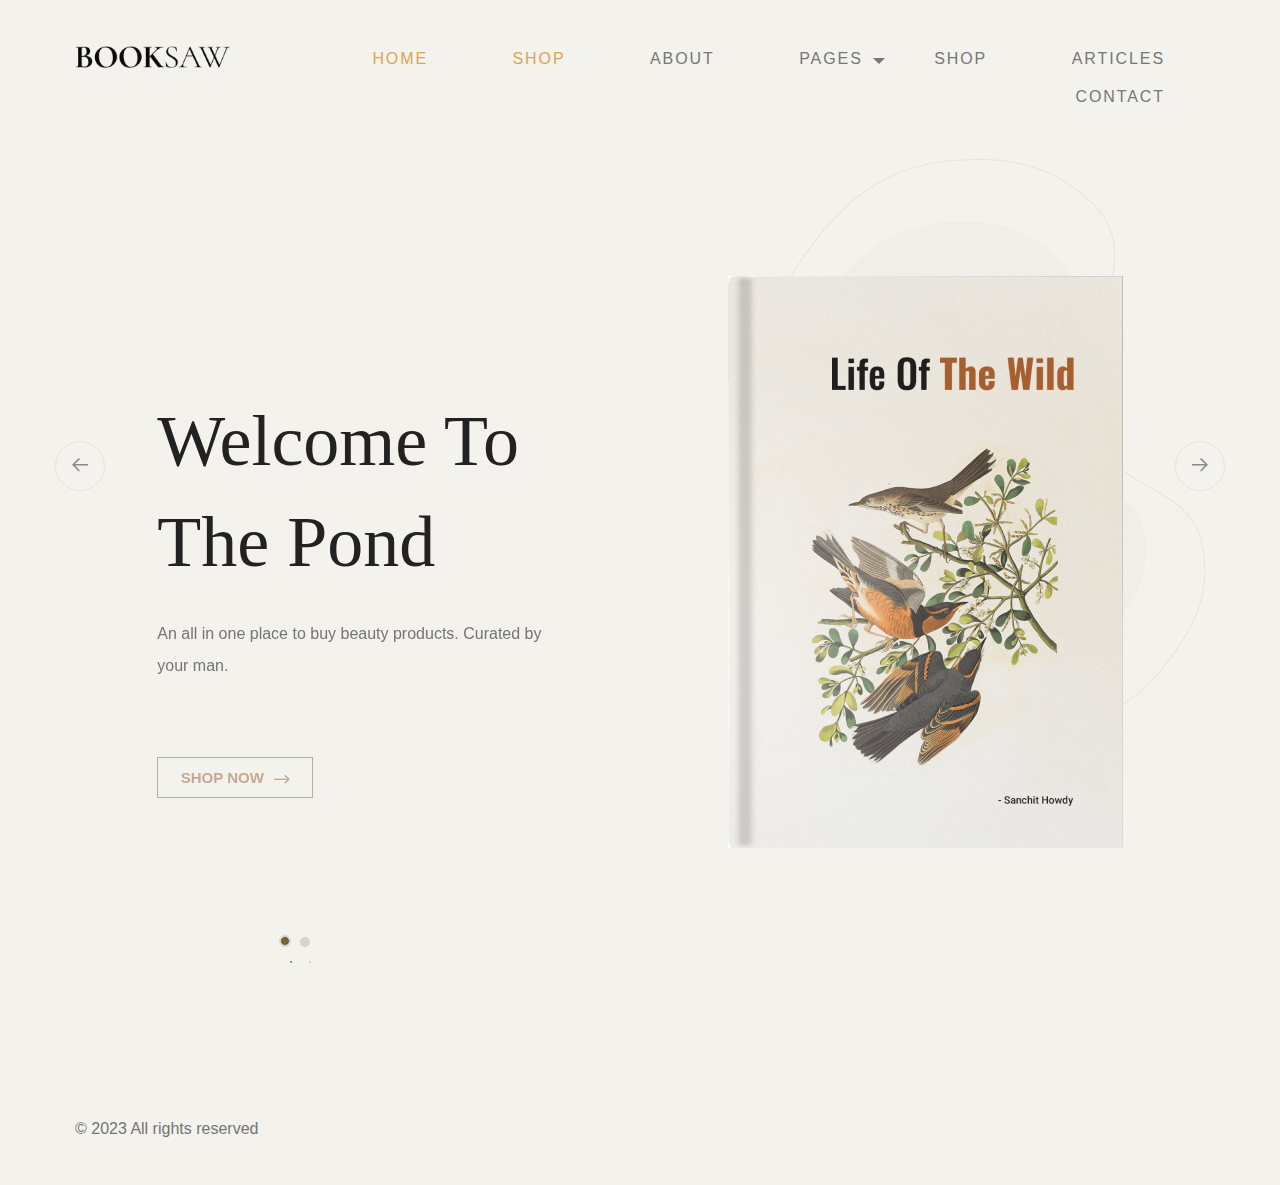
==== commit 9cfd9bfa: "Update index.html" ====
--- a/index.html
+++ b/index.html
@@ -41,21 +41,17 @@
 					<nav id="navbar">
 						<div class="main-menu stellarnav">
 							<ul class="menu-list">
-								<li class="menu-item active"><a href="#home" data-effect="Home">Home</a></li>
-								<li class="menu-item"><a href="#about" class="nav-link" data-effect="About">About</a></li>
+								<li class="menu-item active"><a href="index.html" data-effect="Home">Home</a></li>
+								<li class="menu-item active"><a href="shop.html" data-effect="Shop">Shop</a></li>
+
+								<li class="menu-item"><a href="about.html" class="nav-link" data-effect="About">About</a></li>
 								<li class="menu-item has-sub">
 									<a href="#pages" class="nav-link" data-effect="Pages">Pages</a>
 
 									<ul>
 								        <li class="active"><a href="index.html">Home</a></li>
+										<li><a href="shop.html">Our Store</a></li>
 								        <li><a href="about.html">About</a></li>
-								        <li><a href="styles.html">Styles</a></li>
-								        <li><a href="blog.html">Blog</a></li>
-								        <li><a href="single-post.html">Post Single</a></li>
-								        <li><a href="shop.html">Our Store</a></li>
-								        <li><a href="single-product.html">Product Single</a></li>
-								        <li><a href="contact.html">Contact</a></li>
-								        <li><a href="thank-you.html">Thank You</a></li>
 								     </ul>
 
 								</li>
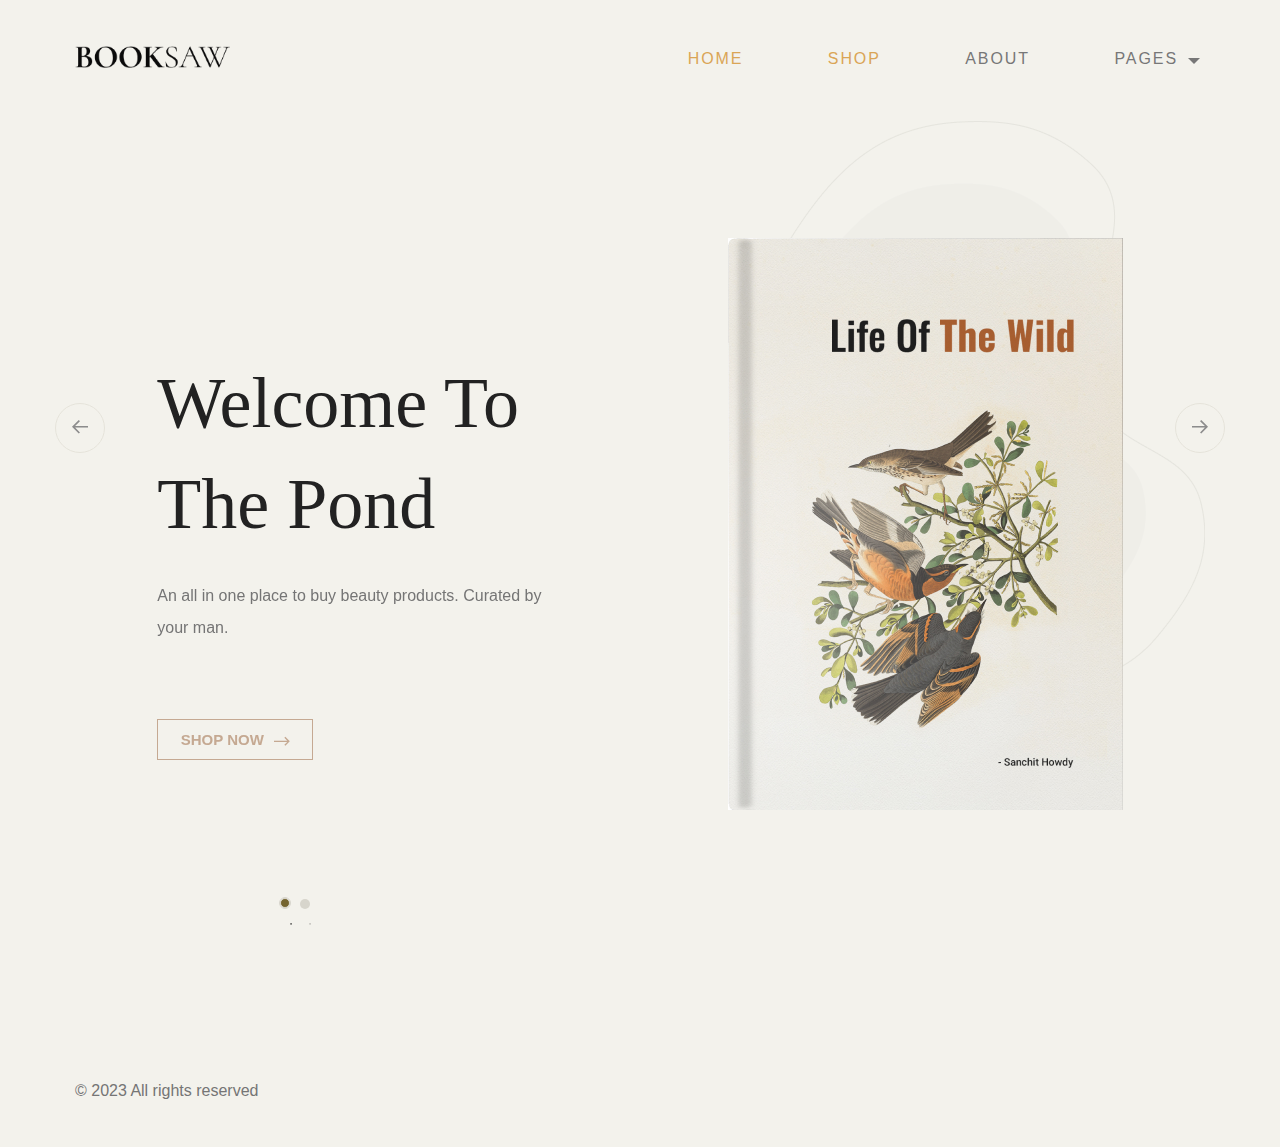
==== commit 75c59b86: "Update index.html" ====
--- a/index.html
+++ b/index.html
@@ -43,7 +43,6 @@
 							<ul class="menu-list">
 								<li class="menu-item active"><a href="index.html" data-effect="Home">Home</a></li>
 								<li class="menu-item active"><a href="shop.html" data-effect="Shop">Shop</a></li>
-
 								<li class="menu-item"><a href="about.html" class="nav-link" data-effect="About">About</a></li>
 								<li class="menu-item has-sub">
 									<a href="#pages" class="nav-link" data-effect="Pages">Pages</a>
@@ -55,9 +54,6 @@
 								     </ul>
 
 								</li>
-								<li class="menu-item"><a href="#popular-books" class="nav-link" data-effect="Shop">Shop</a></li>
-								<li class="menu-item"><a href="#latest-blog" class="nav-link" data-effect="Articles">Articles</a></li>
-								<li class="menu-item"><a href="#contact" class="nav-link" data-effect="Contact">Contact</a></li>
 							</ul>
 
 							<div class="hamburger">
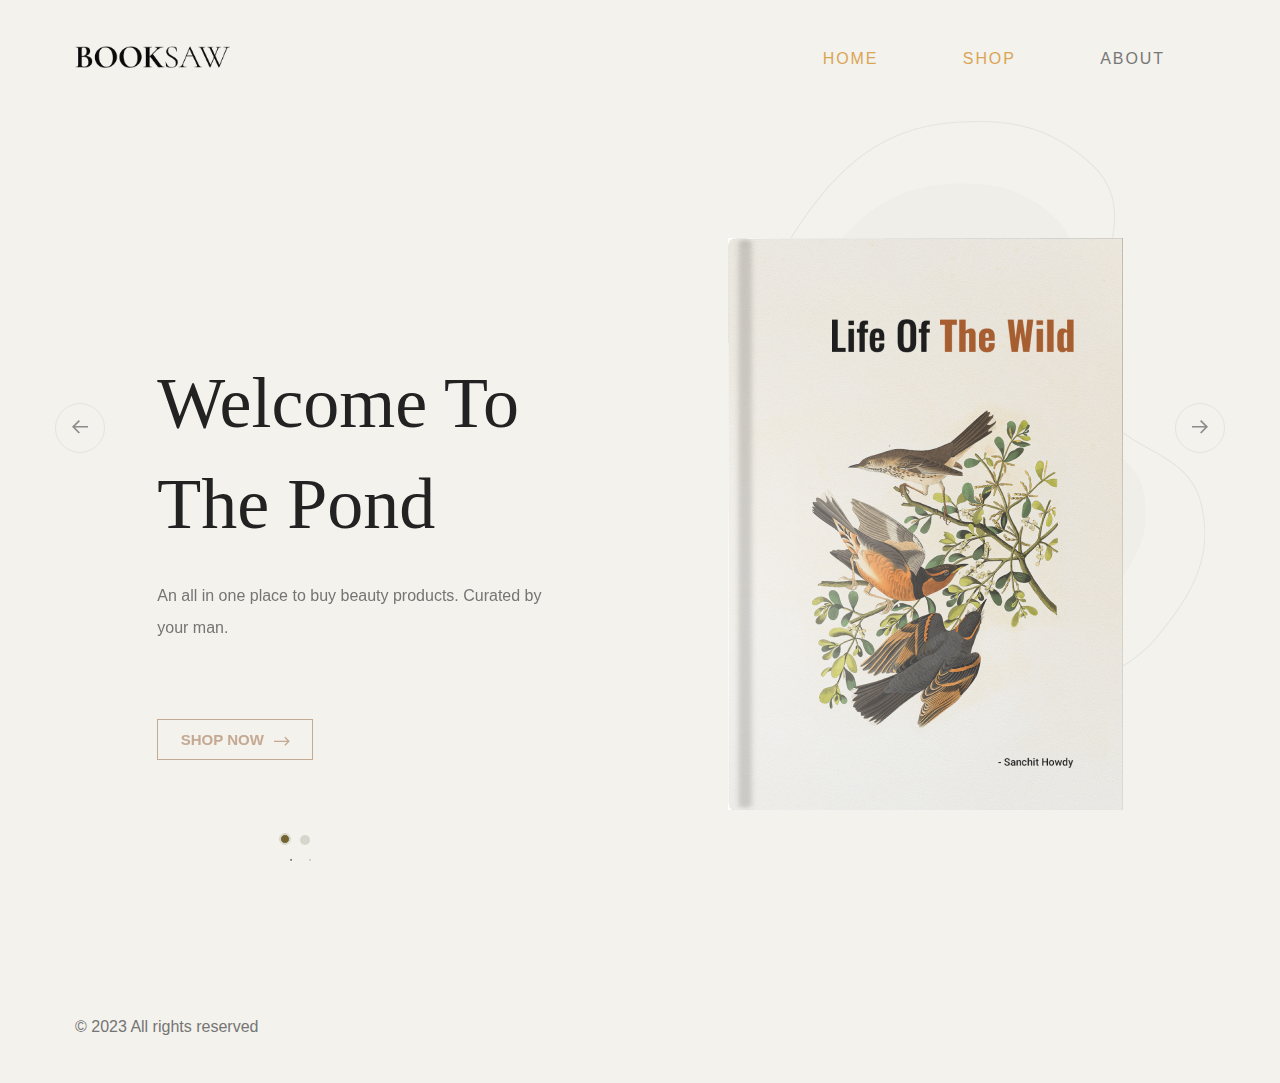
==== commit eecc5291: "Update index.html" ====
--- a/index.html
+++ b/index.html
@@ -44,16 +44,6 @@
 								<li class="menu-item active"><a href="index.html" data-effect="Home">Home</a></li>
 								<li class="menu-item active"><a href="shop.html" data-effect="Shop">Shop</a></li>
 								<li class="menu-item"><a href="about.html" class="nav-link" data-effect="About">About</a></li>
-								<li class="menu-item has-sub">
-									<a href="#pages" class="nav-link" data-effect="Pages">Pages</a>
-
-									<ul>
-								        <li class="active"><a href="index.html">Home</a></li>
-										<li><a href="shop.html">Our Store</a></li>
-								        <li><a href="about.html">About</a></li>
-								     </ul>
-
-								</li>
 							</ul>
 
 							<div class="hamburger">
@@ -98,7 +88,7 @@
 					<div class="slider-item">
 						<div class="banner-content">
 							<h2 class="banner-title">Happy Valentine's day Lover</h2>
-							<p>Lorem ipsum dolor sit amet, consectetur adipiscing elit. Sed eu feugiat amet, libero ipsum enim pharetra hac. Urna commodo, lacus ut magna velit eleifend. Amet, quis urna, a eu.</p>
+							<p>A gift from me to you. Here's to forever and working hard.</p>
 							<div class="btn-wrap">
 								<a href="about.html" class="btn btn-outline-accent btn-accent-arrow">Read More<i class="icon icon-ns-arrow-right"></i></a>
 							</div>
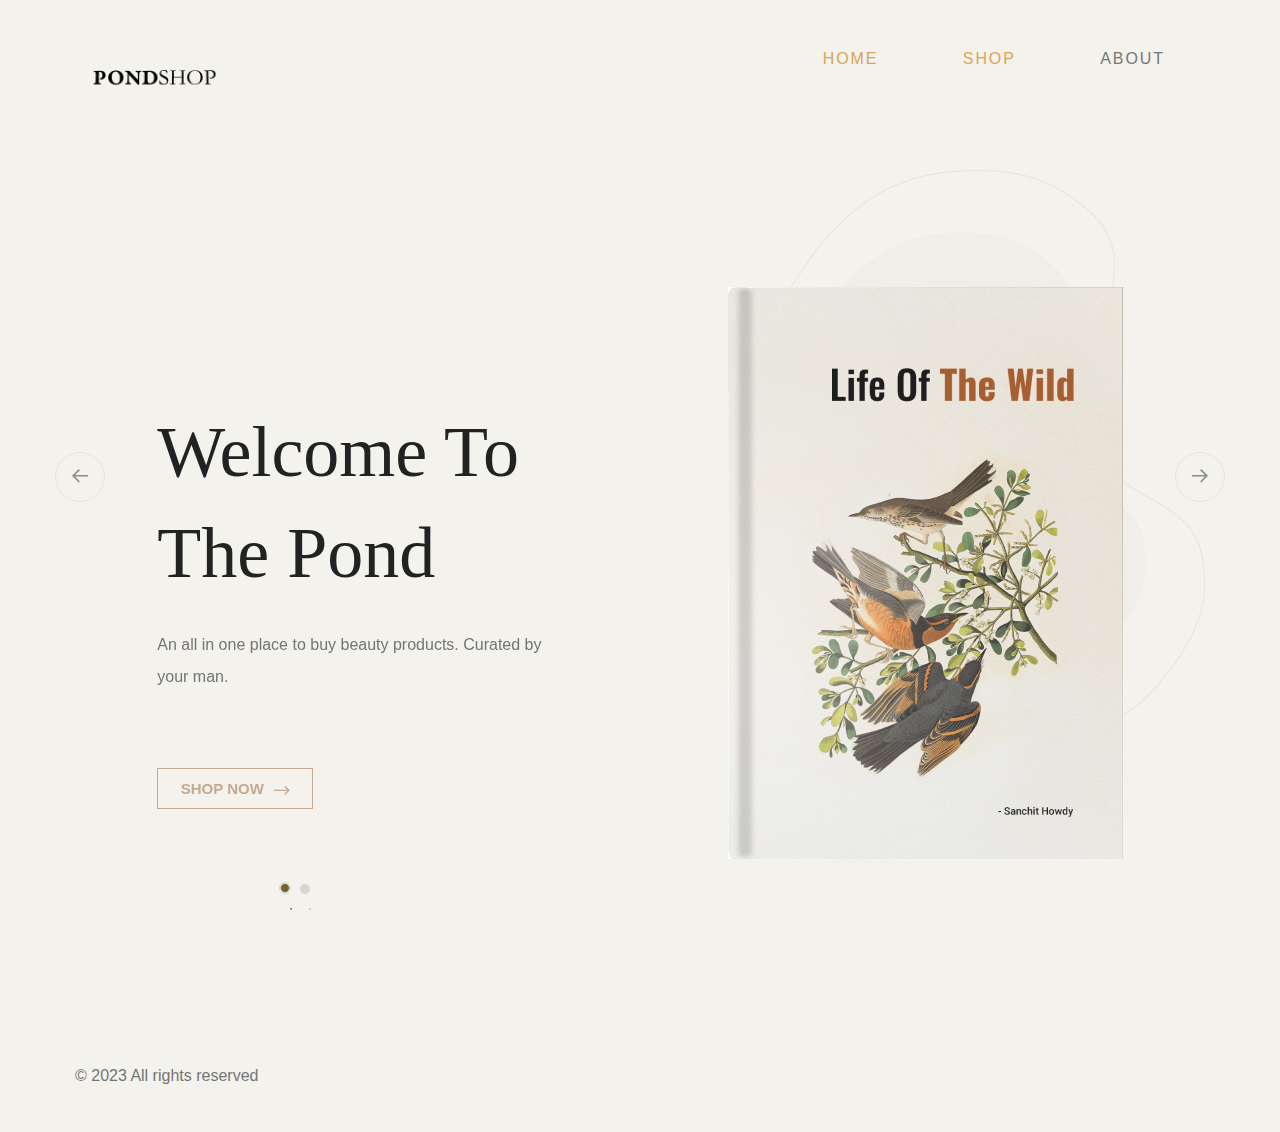
==== commit fb5e1cd3: "dfd" ====
--- a/index.html
+++ b/index.html
@@ -1,7 +1,7 @@
 <!DOCTYPE html>
 	<html lang="en">
 	<head>
-		<title>Book Store</title>
+		<title>PondShop</title>
 		<meta charset="utf-8">
 	    <meta http-equiv="X-UA-Compatible" content="IE=edge">
 	    <meta name="viewport" content="width=device-width, initial-scale=1.0">
--- a/style.css
+++ b/style.css
@@ -1794,10 +1794,10 @@
     width: 25%;
 }
 .products-grid.col-5 .product-style {
-    width: 20%;
+    width: 33.33%;
 }
 .products-grid.col-4 .product-style {
-    width: 25%;
+    width: 33.33%;
 }
 .products-grid.col-3 .product-style {
     width: 33.33%;
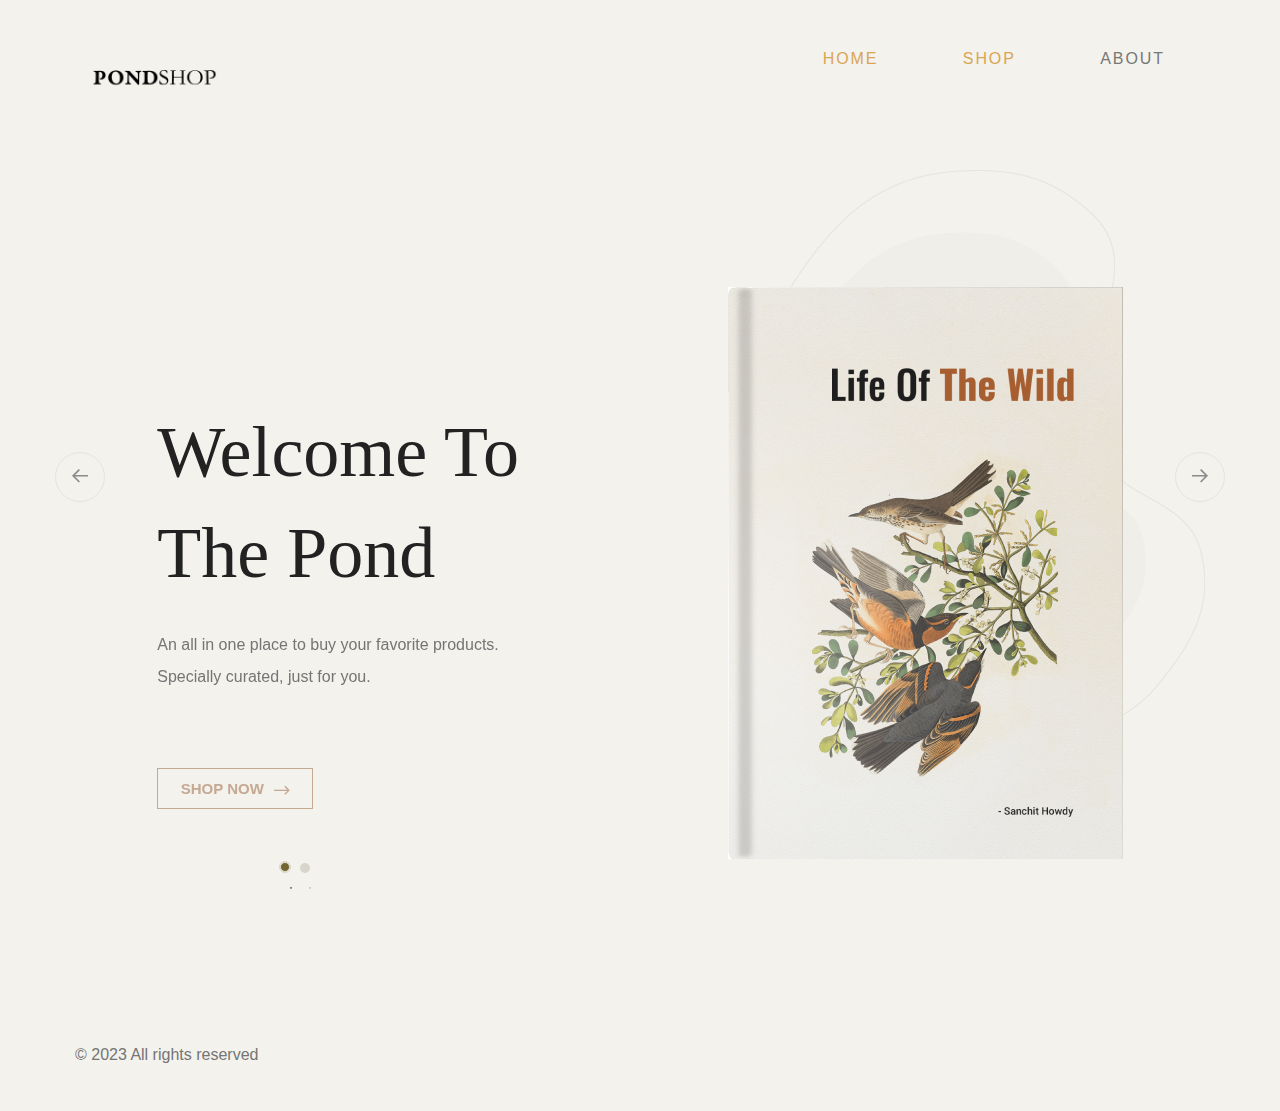
==== commit 8729c518: "simple edits" ====
--- a/index.html
+++ b/index.html
@@ -77,7 +77,7 @@
 					<div class="slider-item">
 						<div class="banner-content">
 							<h2 class="banner-title">Welcome to the Pond</h2>
-							<p>An all in one place to buy beauty products. Curated by your man.</p>
+							<p>An all in one place to buy your favorite products.  Specially curated, just for you. </p>
 							<div class="btn-wrap">
 								<a href="shop.html" class="btn btn-outline-accent btn-accent-arrow">Shop Now<i class="icon icon-ns-arrow-right"></i></a>
 							</div>
@@ -88,7 +88,6 @@
 					<div class="slider-item">
 						<div class="banner-content">
 							<h2 class="banner-title">Happy Valentine's day Lover</h2>
-							<p>A gift from me to you. Here's to forever and working hard.</p>
 							<div class="btn-wrap">
 								<a href="about.html" class="btn btn-outline-accent btn-accent-arrow">Read More<i class="icon icon-ns-arrow-right"></i></a>
 							</div>
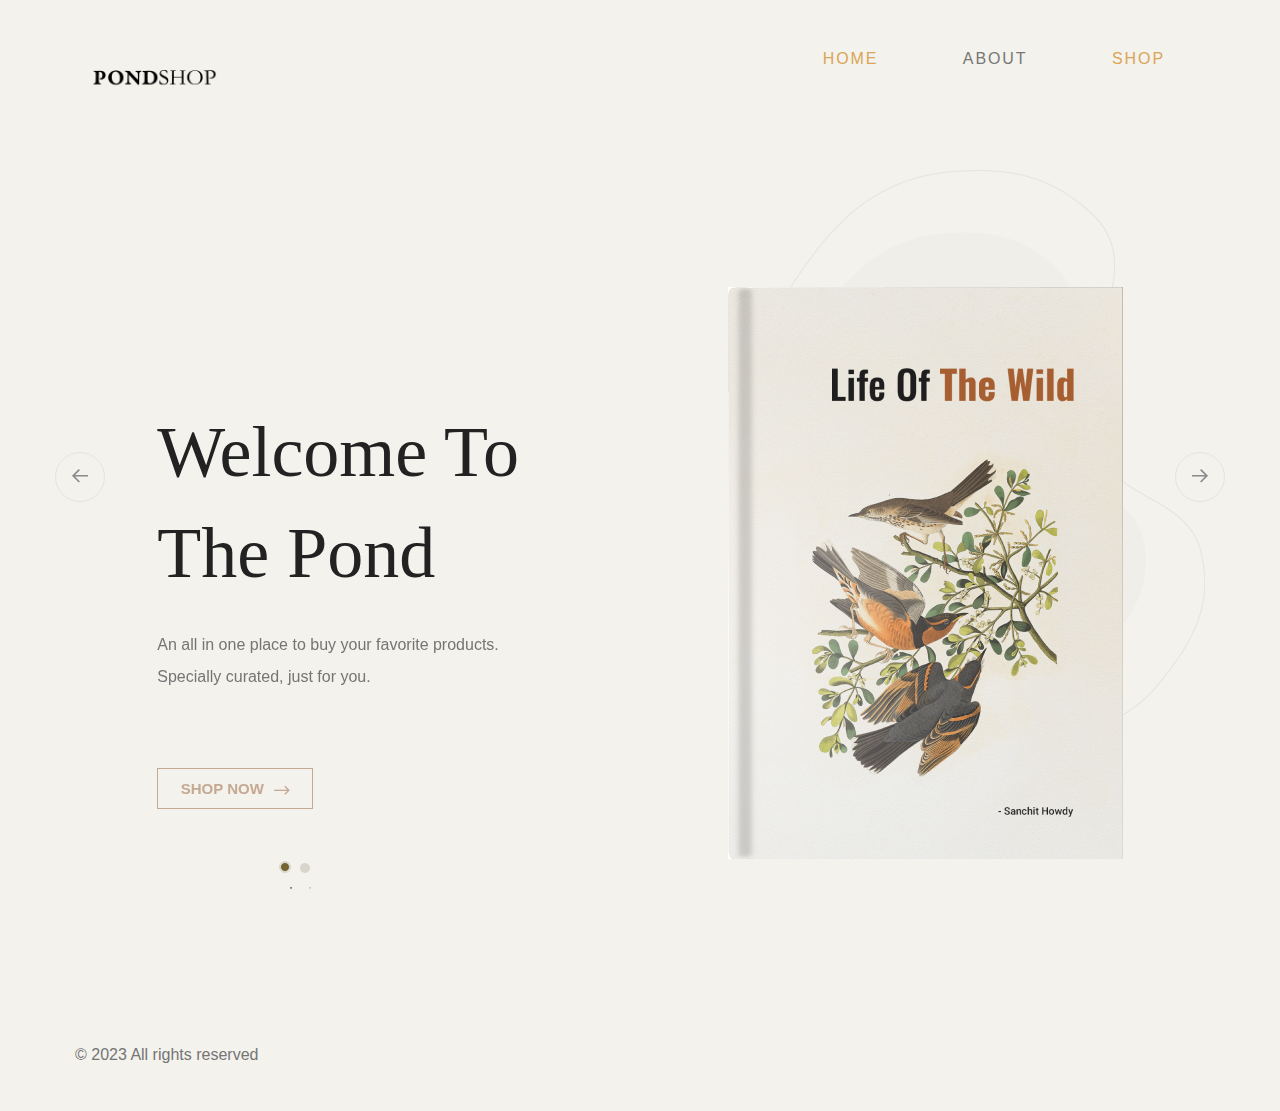
==== commit 707ce80c: "fixing orders" ====
--- a/index.html
+++ b/index.html
@@ -42,8 +42,8 @@
 						<div class="main-menu stellarnav">
 							<ul class="menu-list">
 								<li class="menu-item active"><a href="index.html" data-effect="Home">Home</a></li>
+								<li class="menu-item"><a href="about.html" class="nav-link" data-effect="About">About</a></li>
 								<li class="menu-item active"><a href="shop.html" data-effect="Shop">Shop</a></li>
-								<li class="menu-item"><a href="about.html" class="nav-link" data-effect="About">About</a></li>
 							</ul>
 
 							<div class="hamburger">
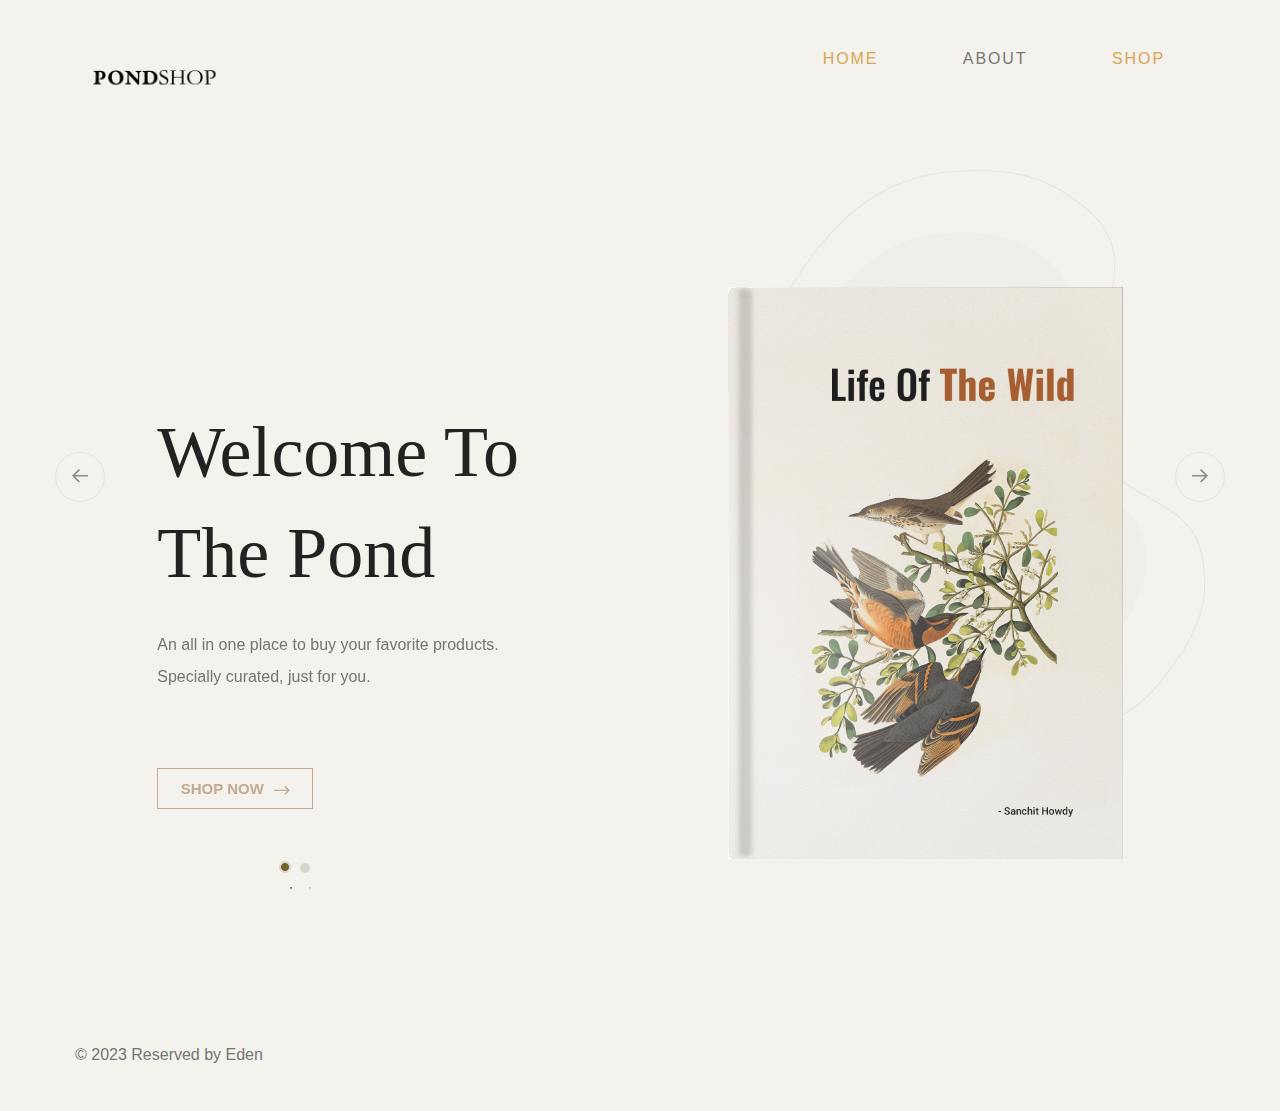
==== commit 43985179: "fixing bugs" ====
--- a/index.html
+++ b/index.html
@@ -117,7 +117,7 @@
 					<div class="row">
 
 						<div class="col-md-6">
-							<p>© 2023 All rights reserved</p>
+							<p>© 2023 Reserved by Eden</p>
 						</div>
 					</div>
 				</div><!--grid-->
